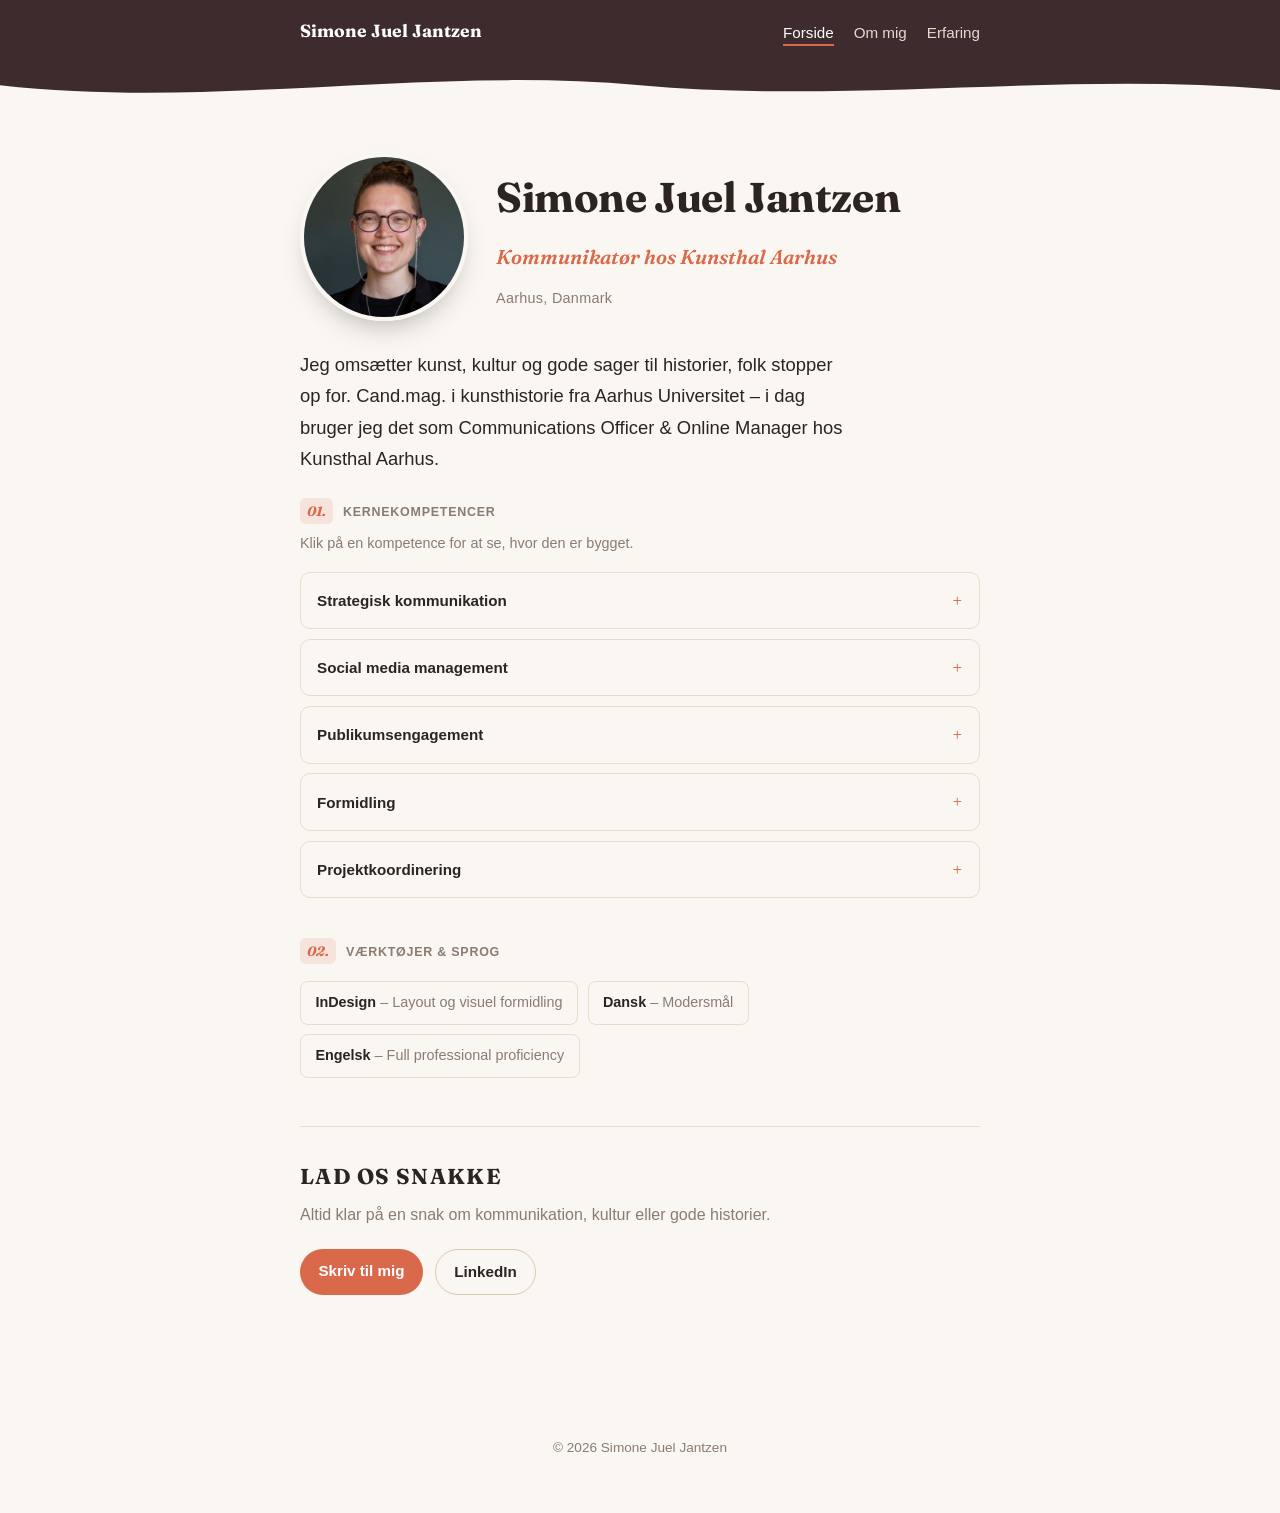
==== index.html @ d939c09f "Add Simone's personal website: home, about, and experience pages in Danish" ====
﻿<!DOCTYPE html>
<html lang="da">
<head>
<meta charset="UTF-8">
<meta name="viewport" content="width=device-width, initial-scale=1.0">
<title>Simone Juel Jantzen</title>
<meta name="description" content="Simone Juel Jantzen &ndash; Kommunikat&oslash;r hos Kunsthal Aarhus, baseret i Aarhus.">
<link rel="icon" type="image/svg+xml" href="favicon.svg">
<meta property="og:type" content="website">
<meta property="og:title" content="Simone Juel Jantzen">
<meta property="og:description" content="Kommunikat&oslash;r hos Kunsthal Aarhus, baseret i Aarhus.">
<meta property="og:image" content="https://william-juel-1.github.io/Simone/images/profil.jpg">
<meta property="og:url" content="https://william-juel-1.github.io/Simone/">
<meta name="twitter:card" content="summary_large_image">
<link rel="preconnect" href="https://fonts.googleapis.com">
<link rel="preconnect" href="https://fonts.gstatic.com" crossorigin>
<link rel="stylesheet" href="https://fonts.googleapis.com/css2?family=Fraunces:ital,wght@0,600;0,700;1,600&display=swap">
<link rel="stylesheet" href="style.css">
</head>
<body>
<header>
<nav>
<a class="brand" href="index.html">Simone Juel Jantzen</a>
<ul>
<li><a href="index.html" class="active">Forside</a></li>
<li><a href="om-mig.html">Om mig</a></li>
<li><a href="erfaring.html">Erfaring</a></li>
</ul>
</nav>
<div class="wave-divider">
<svg viewBox="0 0 1440 100" preserveAspectRatio="none" xmlns="http://www.w3.org/2000/svg">
<path class="wave-fill" d="M0,40 C240,90 480,0 720,40 C960,80 1200,10 1440,50 L1440,100 L0,100 Z"></path>
</svg>
</div>
</header>
<main>
<div class="hero-row">
<div class="photo-wrap">
<img class="profile-photo" src="images/profil.jpg" alt="Simone Juel Jantzen">
</div>
<div class="hero-text">
<h1>Simone Juel Jantzen</h1>
<h2>Kommunikat&oslash;r hos Kunsthal Aarhus</h2>
<p class="location">Aarhus, Danmark</p>
</div>
</div>
<p class="intro">Jeg oms&aelig;tter kunst, kultur og gode sager til historier, folk stopper op for. Cand.mag. i kunsthistorie fra Aarhus Universitet &ndash; i dag bruger jeg det som Communications Officer &amp; Online Manager hos Kunsthal Aarhus.</p>

<section>
<h4><span class="num">01.</span> Kernekompetencer</h4>
<p class="skills-hint">Klik p&aring; en kompetence for at se, hvor den er bygget.</p>
<div class="skill-list">
<details class="skill">
<summary>Strategisk kommunikation</summary>
<p>Bygget gennem r&aring;dgivningen hos Sindslidendes Vilk&aring;r, kommunikationsarbejdet for Juxtapose Art Fair, bestyrelsesposten i Projekt224 og kunsthistoriestudiet p&aring; Aarhus Universitet.</p>
</details>
<details class="skill">
<summary>Social media management</summary>
<p>Fra daglig drift af kanalerne hos Kunsthal Aarhus til kampagner for Sindslidendes Vilk&aring;r, Juxtapose Art Fair og Projekt224 &ndash; jeg har st&aring;et for det hele, fra content til strategi.</p>
</details>
<details class="skill">
<summary>Publikumsengagement</summary>
<p>Skabt i m&oslash;det med publikum hos Kunsthal Aarhus, Juxtapose Art Fair og Projekt224 &ndash; hvor formidlingen skal ramme b&aring;de hjerte og nysgerrighed.</p>
</details>
<details class="skill">
<summary>Formidling</summary>
<p>Den r&oslash;de tr&aring;d gennem hele min karriere &ndash; fra kunstformidling p&aring; Kunsthal Aarhus til undervisning som l&aelig;rervikar, karateinstrukt&oslash;r og p&aelig;dagogmedhj&aelig;lper.</p>
</details>
<details class="skill">
<summary>Projektkoordinering</summary>
<p>Fra kommunikationsprojekter hos Sindslidendes Vilk&aring;r og Juxtapose Art Fair til projektarbejde gennem studiet p&aring; Aarhus Universitet.</p>
</details>
</div>
</section>

<section>
<h4><span class="num">02.</span> V&aelig;rkt&oslash;jer &amp; sprog</h4>
<div class="lang-list">
<div class="lang-item"><strong>InDesign</strong> <span>&ndash; Layout og visuel formidling</span></div>
<div class="lang-item"><strong>Dansk</strong> <span>&ndash; Modersm&aring;l</span></div>
<div class="lang-item"><strong>Engelsk</strong> <span>&ndash; Full professional proficiency</span></div>
</div>
</section>

<section class="cta-block">
<h4>Lad os snakke</h4>
<p>Altid klar p&aring; en snak om kommunikation, kultur eller gode historier.</p>
<div class="cta-row">
<a class="btn btn-primary" href="mailto:simone.jantzen@gmail.com">Skriv til mig</a>
<a class="btn btn-outline" href="https://www.linkedin.com/in/simone-juel-jantzen-4143561b1/" target="_blank" rel="noopener">LinkedIn</a>
</div>
</section>
</main>
<footer>
<p>&copy; 2026 Simone Juel Jantzen</p>
</footer>
</body>
</html>
---- style.css ----
﻿:root {
  --plum: #3d2b2e;
  --plum-dark: #2e2022;
  --accent: #d9694a;
  --accent-soft: #e3a087;
  --ink: #2b2420;
  --muted: #8a7c70;
  --bg: #faf6f1;
  --bg-alt: #f2e9dd;
  --border: #e8dcca;
  --border-strong: #d9c8b0;
  --accent-tint: rgba(217, 105, 74, 0.13);
  --label-font: -apple-system, BlinkMacSystemFont, "Segoe UI", Roboto, Helvetica, Arial, sans-serif;
  --heading-font: "Fraunces", Georgia, "Times New Roman", serif;
  --max-width: 720px;
}

* {
  box-sizing: border-box;
}

body {
  margin: 0;
  font-family: var(--label-font);
  color: var(--ink);
  background: var(--bg);
  line-height: 1.65;
}

header {
  background: var(--plum);
  color: #fff;
  position: relative;
}

nav {
  max-width: var(--max-width);
  margin: 0 auto;
  display: flex;
  align-items: center;
  justify-content: space-between;
  padding: 1rem 1.25rem;
}

nav .brand {
  font-family: var(--heading-font);
  font-weight: 700;
  font-size: 1.1rem;
  color: #fff;
  text-decoration: none;
}

nav ul {
  list-style: none;
  display: flex;
  gap: 1.25rem;
  margin: 0;
  padding: 0;
}

nav a {
  color: #e7d9ce;
  text-decoration: none;
  font-size: 0.95rem;
  padding-bottom: 3px;
  border-bottom: 2px solid transparent;
}

nav a:hover {
  color: #fff;
}

nav a.active {
  color: #fff;
  border-bottom-color: var(--accent);
}

.wave-divider {
  display: block;
  width: 100%;
  height: 48px;
  margin-bottom: -1px;
}

.wave-divider svg {
  display: block;
  width: 100%;
  height: 100%;
}

.wave-fill {
  fill: var(--bg);
}

main {
  max-width: var(--max-width);
  margin: 0 auto;
  padding: 2.5rem 1.25rem 4rem;
}

h1 {
  font-family: var(--heading-font);
  font-size: 2.6rem;
  font-weight: 700;
  letter-spacing: -0.01em;
  margin: 0 0 0.5rem;
}

h2 {
  font-family: var(--heading-font);
  font-size: 1.25rem;
  color: var(--accent);
  font-weight: 600;
  font-style: italic;
  margin: 0 0 0.6rem;
}

h3 {
  font-family: var(--heading-font);
  font-size: 1.1rem;
  font-weight: 700;
  margin: 0 0 0.2rem;
}

.location {
  color: var(--muted);
  font-size: 0.9rem;
  letter-spacing: 0.02em;
  margin-bottom: 0;
}

.hero-row {
  display: flex;
  align-items: center;
  gap: 1.75rem;
  margin-bottom: 1.75rem;
}

.hero-text {
  min-width: 0;
}

.intro {
  font-size: 1.15rem;
  line-height: 1.7;
  max-width: 34rem;
  margin-bottom: 1.5rem;
}

.photo-wrap {
  position: relative;
  flex-shrink: 0;
}

.photo-wrap::before {
  content: "";
  position: absolute;
  inset: -26px;
  background-image: url("data:image/svg+xml,%3Csvg xmlns='http://www.w3.org/2000/svg' viewBox='0 0 200 200'%3E%3Cpath fill='%23d9694a' fill-opacity='0.18' d='M47.7,-58.8C60.6,-49.4,68.6,-32.6,70.6,-15.3C72.6,2.1,68.6,20,58.9,33.9C49.2,47.8,33.8,57.7,17,63.1C0.2,68.5,-18,69.4,-33.6,63.2C-49.2,57,-62.2,43.7,-68.6,27.5C-75,11.3,-74.8,-7.8,-68.2,-24C-61.6,-40.2,-48.6,-53.5,-33.6,-62C-18.6,-70.5,-1.6,-74.2,14.4,-71.4C30.4,-68.6,34.8,-68.2,47.7,-58.8Z' transform='translate(100 100)'/%3E%3C/svg%3E");
  background-size: contain;
  background-repeat: no-repeat;
  z-index: -1;
}

.profile-photo {
  width: 168px;
  height: 168px;
  border-radius: 50%;
  object-fit: cover;
  display: block;
  border: 4px solid var(--bg);
  box-shadow: 0 14px 30px -14px rgba(43, 36, 32, 0.4);
}

.page-hero {
  display: flex;
  align-items: center;
  gap: 1rem;
  margin-bottom: 0.5rem;
}

.page-photo {
  width: 56px;
  height: 56px;
  border-radius: 50%;
  object-fit: cover;
  flex-shrink: 0;
  border: 2px solid var(--bg-alt);
  box-shadow: 0 8px 18px -10px rgba(43, 36, 32, 0.4);
}

.page-hero h1 {
  margin: 0;
}

.about-photo {
  width: 100%;
  max-width: 280px;
  border-radius: 10px;
  display: block;
  margin: 1.5rem auto 0;
  box-shadow: 0 14px 30px -16px rgba(43, 36, 32, 0.35);
}

.photo-caption {
  text-align: center;
  color: var(--muted);
  font-size: 0.85rem;
  margin: 0.6rem 0 0;
}

section {
  margin-bottom: 2.5rem;
}

section h4 {
  display: flex;
  align-items: baseline;
  gap: 0.6rem;
  text-transform: uppercase;
  letter-spacing: 0.06em;
  font-size: 0.78rem;
  color: var(--muted);
  margin: 0 0 1.1rem;
}

section h4 .num {
  font-family: var(--heading-font);
  font-style: italic;
  color: var(--accent);
  background: var(--accent-tint);
  border-radius: 6px;
  padding: 0.1rem 0.45rem;
  font-size: 0.85rem;
  letter-spacing: 0;
}

.group-title {
  display: flex;
  align-items: baseline;
  gap: 0.6rem;
  font-family: var(--heading-font);
  font-size: 1.35rem;
  font-weight: 700;
  color: var(--ink);
  margin: 0 0 1.25rem;
  padding-bottom: 0.6rem;
  border-bottom: 2px solid var(--border);
}

.group-title .num {
  font-family: var(--heading-font);
  font-style: italic;
  color: var(--accent);
  background: var(--accent-tint);
  border-radius: 6px;
  padding: 0.1rem 0.5rem;
  font-size: 0.9rem;
}

.skills-hint {
  color: var(--muted);
  font-size: 0.9rem;
  margin: -0.6rem 0 1rem;
}

.skill-list {
  display: flex;
  flex-direction: column;
  gap: 0.6rem;
}

.skill {
  border: 1px solid var(--border);
  border-radius: 10px;
  background: var(--bg);
  transition: background-color 0.15s ease;
}

.skill:hover {
  background: var(--accent-tint);
}

.skill summary {
  cursor: pointer;
  list-style: none;
  padding: 0.75rem 1rem;
  font-weight: 700;
  font-size: 0.95rem;
  display: flex;
  align-items: center;
  justify-content: space-between;
}

.skill summary::-webkit-details-marker {
  display: none;
}

.skill summary::after {
  content: "+";
  color: var(--accent);
  font-family: var(--heading-font);
  font-weight: 400;
  font-size: 1.2rem;
  transition: transform 0.15s ease;
}

.skill[open] summary::after {
  transform: rotate(45deg);
}

.skill[open] summary {
  border-bottom: 1px solid var(--border);
}

.skill p {
  margin: 0;
  padding: 0.8rem 1rem 0.9rem;
  color: var(--muted);
  font-size: 0.9rem;
}

@keyframes skillFade {
  from {
    opacity: 0;
    transform: translateY(-4px);
  }
  to {
    opacity: 1;
    transform: translateY(0);
  }
}

.skill[open] p {
  animation: skillFade 0.18s ease;
}

.lang-list {
  display: flex;
  flex-wrap: wrap;
  gap: 0.6rem;
}

.lang-item {
  border: 1px solid var(--border);
  border-radius: 8px;
  padding: 0.55rem 0.9rem;
  font-size: 0.9rem;
  background: var(--bg);
}

.lang-item strong {
  font-weight: 700;
}

.lang-item span {
  color: var(--muted);
}

.job {
  position: relative;
  border-left: 3px solid var(--border-strong);
  padding: 0 0 1.5rem 1.25rem;
  margin-bottom: 1.5rem;
  transition: border-color 0.15s ease;
}

.job:hover {
  border-left-color: var(--accent);
}

.job--current {
  border-left-color: var(--accent);
}

.job:last-child {
  padding-bottom: 0;
  margin-bottom: 0;
}

.job .meta {
  color: var(--muted);
  font-size: 0.85rem;
  letter-spacing: 0.01em;
  margin-bottom: 0.4rem;
}

.job p {
  margin: 0.4rem 0 0;
}

.current-badge {
  display: inline-block;
  vertical-align: middle;
  margin-left: 0.5rem;
  padding: 0.1rem 0.55rem;
  border-radius: 999px;
  background: var(--accent);
  color: #fff;
  font-size: 0.65rem;
  font-weight: 700;
  text-transform: uppercase;
  letter-spacing: 0.04em;
}

.tags {
  display: flex;
  flex-wrap: wrap;
  gap: 0.4rem;
  margin-top: 0.7rem;
}

.tag {
  background: var(--bg-alt);
  border: 1px solid var(--border);
  border-radius: 999px;
  padding: 0.2rem 0.65rem;
  font-size: 0.78rem;
  color: var(--muted);
}

.cta-block {
  margin-top: 3rem;
  padding-top: 2rem;
  border-top: 1px solid var(--border);
}

.cta-block h4 {
  font-family: var(--heading-font);
  font-size: 1.35rem;
  font-weight: 700;
  color: var(--ink);
  margin: 0 0 0.5rem;
}

.cta-block p {
  color: var(--muted);
  margin: 0 0 1.25rem;
}

.cta-row {
  display: flex;
  gap: 0.75rem;
  flex-wrap: wrap;
}

.btn {
  display: inline-block;
  padding: 0.6rem 1.15rem;
  border-radius: 999px;
  text-decoration: none;
  font-size: 0.95rem;
  font-weight: 600;
}

.btn-primary {
  background: var(--accent);
  color: #fff;
  transition: filter 0.15s ease;
}

.btn-primary:hover {
  filter: brightness(0.94);
}

.btn-outline {
  border: 1px solid var(--border-strong);
  color: var(--ink);
}

footer {
  color: var(--muted);
  font-size: 0.85rem;
  text-align: center;
  padding: 1.5rem 1.25rem 2.5rem;
}

footer a {
  color: var(--plum);
}

@media (max-width: 480px) {
  main {
    padding-top: 1.75rem;
  }

  nav {
    flex-direction: column;
    align-items: flex-start;
    gap: 0.6rem;
    padding: 0.85rem 1.25rem;
  }

  nav ul {
    gap: 1rem;
    flex-wrap: wrap;
  }

  h1 {
    font-size: 1.9rem;
  }

  .hero-row {
    gap: 1.1rem;
  }

  .profile-photo {
    width: 96px;
    height: 96px;
    border-width: 3px;
  }

  .intro {
    font-size: 1.05rem;
  }

  .group-title {
    font-size: 1.15rem;
  }

  .wave-divider {
    height: 32px;
  }
}

@media (prefers-color-scheme: dark) {
  :root {
    --bg: #211a17;
    --bg-alt: #2b2220;
    --ink: #f1e9e2;
    --muted: #b3a397;
    --border: #3a2f2a;
    --border-strong: #4a3c35;
    --accent-tint: rgba(217, 105, 74, 0.22);
  }
}
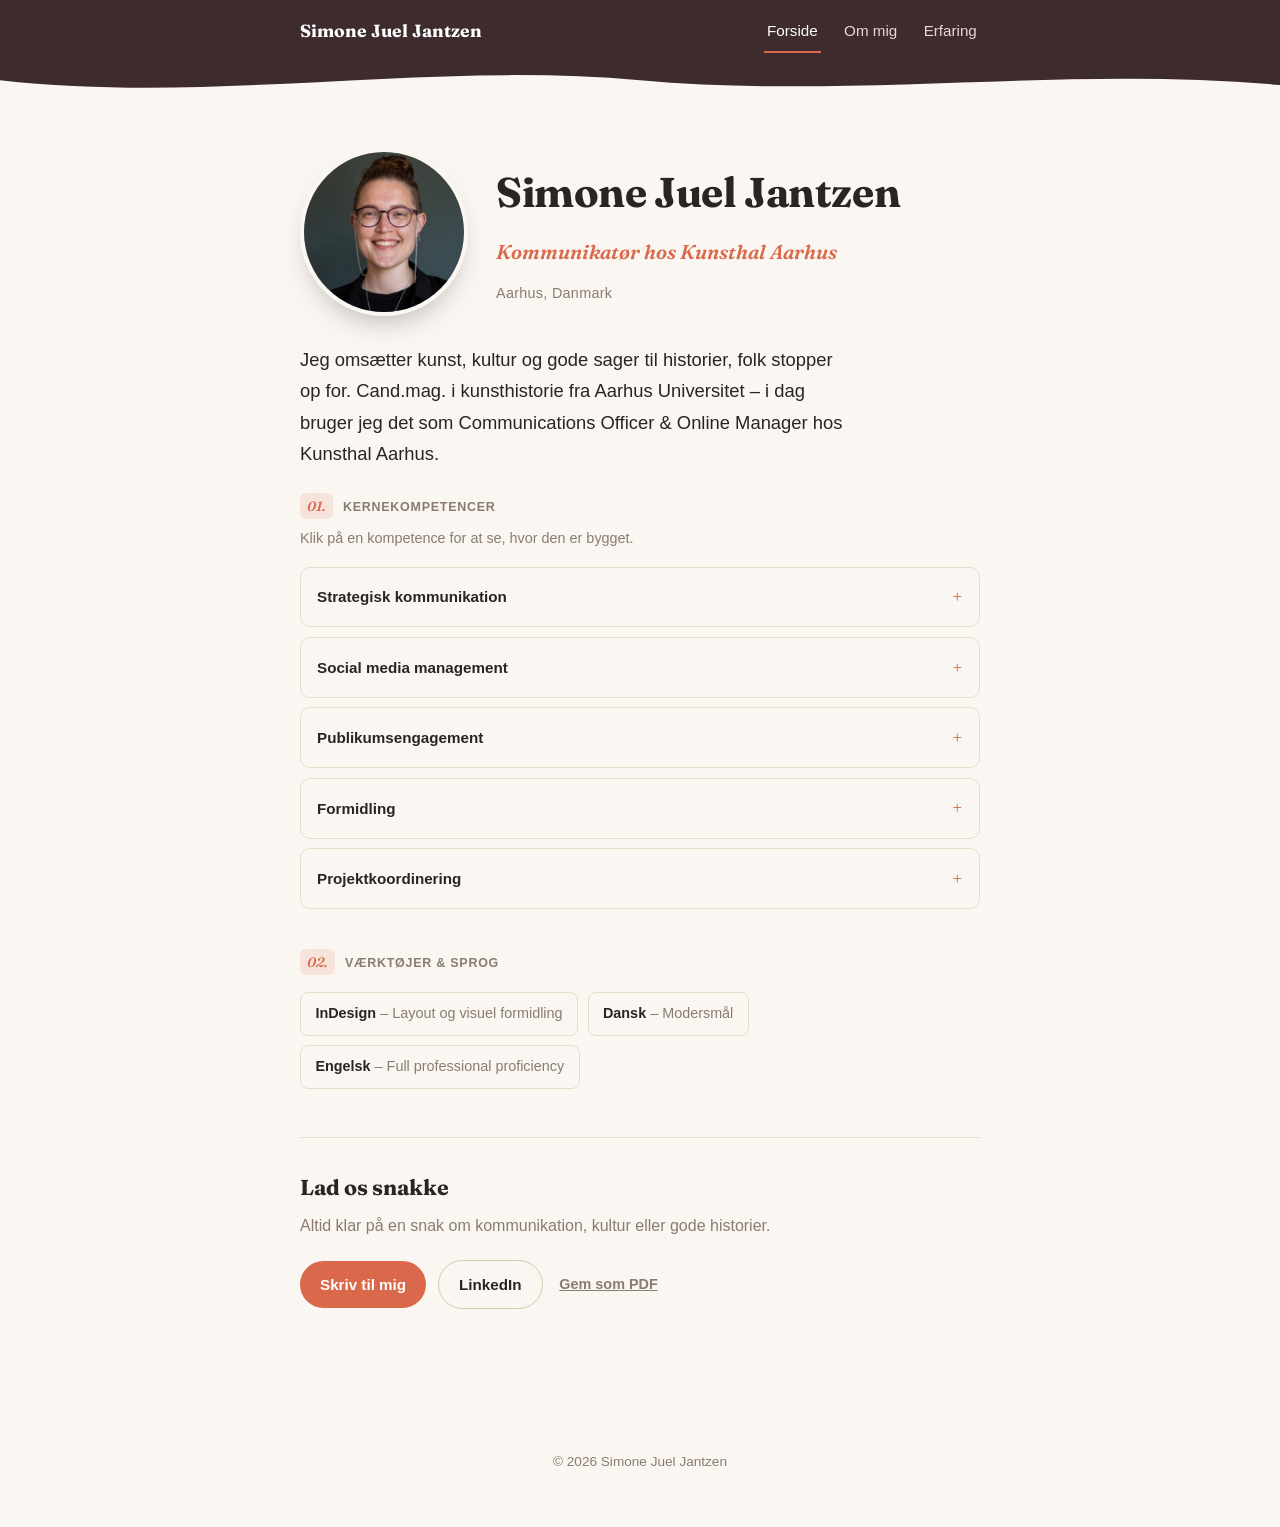
==== commit 7a173053: "Improve accessibility, navigation, and print UX - Fix heading hierarchy (h1 > h2 > h3); hero role is" ====
--- a/index.html
+++ b/index.html
@@ -5,6 +5,7 @@
 <meta name="viewport" content="width=device-width, initial-scale=1.0">
 <title>Simone Juel Jantzen</title>
 <meta name="description" content="Simone Juel Jantzen &ndash; Kommunikat&oslash;r hos Kunsthal Aarhus, baseret i Aarhus.">
+<meta name="theme-color" content="#3d2b2e">
 <link rel="icon" type="image/svg+xml" href="favicon.svg">
 <meta property="og:type" content="website">
 <meta property="og:title" content="Simone Juel Jantzen">
@@ -18,36 +19,38 @@
 <link rel="stylesheet" href="style.css">
 </head>
 <body>
+<a class="skip-link" href="#main">G&aring; til indhold</a>
 <header>
-<nav>
+<nav aria-label="Hovedmenu">
 <a class="brand" href="index.html">Simone Juel Jantzen</a>
 <ul>
-<li><a href="index.html" class="active">Forside</a></li>
+<li><a href="index.html" class="active" aria-current="page">Forside</a></li>
 <li><a href="om-mig.html">Om mig</a></li>
 <li><a href="erfaring.html">Erfaring</a></li>
 </ul>
 </nav>
-<div class="wave-divider">
+</header>
+<div class="wave-divider" aria-hidden="true">
 <svg viewBox="0 0 1440 100" preserveAspectRatio="none" xmlns="http://www.w3.org/2000/svg">
 <path class="wave-fill" d="M0,40 C240,90 480,0 720,40 C960,80 1200,10 1440,50 L1440,100 L0,100 Z"></path>
 </svg>
 </div>
-</header>
-<main>
+<main id="main">
 <div class="hero-row">
 <div class="photo-wrap">
-<img class="profile-photo" src="images/profil.jpg" alt="Simone Juel Jantzen">
+<img class="profile-photo" src="images/profil.jpg" alt="Portr&aelig;t af Simone Juel Jantzen" width="394" height="394">
 </div>
 <div class="hero-text">
 <h1>Simone Juel Jantzen</h1>
-<h2>Kommunikat&oslash;r hos Kunsthal Aarhus</h2>
+<p class="role">Kommunikat&oslash;r hos Kunsthal Aarhus</p>
 <p class="location">Aarhus, Danmark</p>
 </div>
 </div>
+<p class="print-contact">simone.jantzen@gmail.com &middot; linkedin.com/in/simone-juel-jantzen-4143561b1</p>
 <p class="intro">Jeg oms&aelig;tter kunst, kultur og gode sager til historier, folk stopper op for. Cand.mag. i kunsthistorie fra Aarhus Universitet &ndash; i dag bruger jeg det som Communications Officer &amp; Online Manager hos Kunsthal Aarhus.</p>
 
 <section>
-<h4><span class="num">01.</span> Kernekompetencer</h4>
+<h2 class="section-label"><span class="num">01.</span> Kernekompetencer</h2>
 <p class="skills-hint">Klik p&aring; en kompetence for at se, hvor den er bygget.</p>
 <div class="skill-list">
 <details class="skill">
@@ -74,7 +77,7 @@
 </section>
 
 <section>
-<h4><span class="num">02.</span> V&aelig;rkt&oslash;jer &amp; sprog</h4>
+<h2 class="section-label"><span class="num">02.</span> V&aelig;rkt&oslash;jer &amp; sprog</h2>
 <div class="lang-list">
 <div class="lang-item"><strong>InDesign</strong> <span>&ndash; Layout og visuel formidling</span></div>
 <div class="lang-item"><strong>Dansk</strong> <span>&ndash; Modersm&aring;l</span></div>
@@ -83,16 +86,22 @@
 </section>
 
 <section class="cta-block">
-<h4>Lad os snakke</h4>
+<h2>Lad os snakke</h2>
 <p>Altid klar p&aring; en snak om kommunikation, kultur eller gode historier.</p>
 <div class="cta-row">
 <a class="btn btn-primary" href="mailto:simone.jantzen@gmail.com">Skriv til mig</a>
 <a class="btn btn-outline" href="https://www.linkedin.com/in/simone-juel-jantzen-4143561b1/" target="_blank" rel="noopener">LinkedIn</a>
+<button type="button" class="btn btn-quiet" id="printBtn" hidden>Gem som PDF</button>
 </div>
 </section>
 </main>
 <footer>
 <p>&copy; 2026 Simone Juel Jantzen</p>
 </footer>
+<script>
+var printBtn = document.getElementById("printBtn");
+printBtn.hidden = false;
+printBtn.addEventListener("click", function () { window.print(); });
+</script>
 </body>
 </html>
--- a/style.css
+++ b/style.css
@@ -1,8 +1,6 @@
 ﻿:root {
   --plum: #3d2b2e;
-  --plum-dark: #2e2022;
   --accent: #d9694a;
-  --accent-soft: #e3a087;
   --ink: #2b2420;
   --muted: #8a7c70;
   --bg: #faf6f1;
@@ -27,10 +25,44 @@
   line-height: 1.65;
 }
 
+::selection {
+  background: var(--accent);
+  color: #fff;
+}
+
+:focus-visible {
+  outline: 3px solid var(--accent);
+  outline-offset: 2px;
+  border-radius: 4px;
+}
+
+header :focus-visible {
+  outline-color: #fff;
+}
+
+.skip-link {
+  position: absolute;
+  left: -9999px;
+  top: 0;
+  z-index: 100;
+  background: var(--accent);
+  color: #fff;
+  padding: 0.7rem 1.1rem;
+  font-weight: 600;
+  text-decoration: none;
+  border-radius: 0 0 8px 0;
+}
+
+.skip-link:focus {
+  left: 0;
+}
+
 header {
   background: var(--plum);
   color: #fff;
-  position: relative;
+  position: sticky;
+  top: 0;
+  z-index: 50;
 }
 
 nav {
@@ -39,7 +71,8 @@
   display: flex;
   align-items: center;
   justify-content: space-between;
-  padding: 1rem 1.25rem;
+  gap: 1rem;
+  padding: 0.5rem 1.25rem;
 }
 
 nav .brand {
@@ -48,6 +81,7 @@
   font-size: 1.1rem;
   color: #fff;
   text-decoration: none;
+  padding: 0.5rem 0;
 }
 
 nav ul {
@@ -58,19 +92,20 @@
   padding: 0;
 }
 
-nav a {
+nav ul a {
+  display: inline-block;
   color: #e7d9ce;
   text-decoration: none;
   font-size: 0.95rem;
-  padding-bottom: 3px;
+  padding: 0.6rem 0.2rem 0.5rem;
   border-bottom: 2px solid transparent;
 }
 
-nav a:hover {
-  color: #fff;
-}
-
-nav a.active {
+nav ul a:hover {
+  color: #fff;
+}
+
+nav ul a.active {
   color: #fff;
   border-bottom-color: var(--accent);
 }
@@ -80,6 +115,7 @@
   width: 100%;
   height: 48px;
   margin-bottom: -1px;
+  background: var(--plum);
 }
 
 .wave-divider svg {
@@ -106,7 +142,7 @@
   margin: 0 0 0.5rem;
 }
 
-h2 {
+.role {
   font-family: var(--heading-font);
   font-size: 1.25rem;
   color: var(--accent);
@@ -196,6 +232,7 @@
 .about-photo {
   width: 100%;
   max-width: 280px;
+  height: auto;
   border-radius: 10px;
   display: block;
   margin: 1.5rem auto 0;
@@ -209,14 +246,20 @@
   margin: 0.6rem 0 0;
 }
 
+.print-contact {
+  display: none;
+}
+
 section {
   margin-bottom: 2.5rem;
 }
 
-section h4 {
+.section-label {
   display: flex;
   align-items: baseline;
   gap: 0.6rem;
+  font-family: inherit;
+  font-weight: 700;
   text-transform: uppercase;
   letter-spacing: 0.06em;
   font-size: 0.78rem;
@@ -224,38 +267,37 @@
   margin: 0 0 1.1rem;
 }
 
-section h4 .num {
+.group-title {
+  display: flex;
+  align-items: baseline;
+  gap: 0.6rem;
+  font-family: var(--heading-font);
+  font-size: 1.35rem;
+  font-weight: 700;
+  color: var(--ink);
+  margin: 0 0 1.25rem;
+  padding-bottom: 0.6rem;
+  border-bottom: 2px solid var(--border);
+}
+
+.num {
   font-family: var(--heading-font);
   font-style: italic;
+  font-weight: 600;
   color: var(--accent);
   background: var(--accent-tint);
   border-radius: 6px;
   padding: 0.1rem 0.45rem;
+  letter-spacing: 0;
+}
+
+.section-label .num {
   font-size: 0.85rem;
-  letter-spacing: 0;
-}
-
-.group-title {
-  display: flex;
-  align-items: baseline;
-  gap: 0.6rem;
-  font-family: var(--heading-font);
-  font-size: 1.35rem;
-  font-weight: 700;
-  color: var(--ink);
-  margin: 0 0 1.25rem;
-  padding-bottom: 0.6rem;
-  border-bottom: 2px solid var(--border);
 }
 
 .group-title .num {
-  font-family: var(--heading-font);
-  font-style: italic;
-  color: var(--accent);
-  background: var(--accent-tint);
-  border-radius: 6px;
+  font-size: 0.9rem;
   padding: 0.1rem 0.5rem;
-  font-size: 0.9rem;
 }
 
 .skills-hint {
@@ -284,12 +326,13 @@
 .skill summary {
   cursor: pointer;
   list-style: none;
-  padding: 0.75rem 1rem;
+  padding: 0.85rem 1rem;
   font-weight: 700;
   font-size: 0.95rem;
   display: flex;
   align-items: center;
   justify-content: space-between;
+  gap: 1rem;
 }
 
 .skill summary::-webkit-details-marker {
@@ -425,7 +468,7 @@
   border-top: 1px solid var(--border);
 }
 
-.cta-block h4 {
+.cta-block h2 {
   font-family: var(--heading-font);
   font-size: 1.35rem;
   font-weight: 700;
@@ -442,20 +485,24 @@
   display: flex;
   gap: 0.75rem;
   flex-wrap: wrap;
+  align-items: center;
 }
 
 .btn {
   display: inline-block;
-  padding: 0.6rem 1.15rem;
+  padding: 0.7rem 1.25rem;
   border-radius: 999px;
   text-decoration: none;
   font-size: 0.95rem;
   font-weight: 600;
+  font-family: inherit;
+  cursor: pointer;
 }
 
 .btn-primary {
   background: var(--accent);
   color: #fff;
+  border: none;
   transition: filter 0.15s ease;
 }
 
@@ -466,6 +513,20 @@
 .btn-outline {
   border: 1px solid var(--border-strong);
   color: var(--ink);
+  background: none;
+}
+
+.btn-quiet {
+  background: none;
+  border: none;
+  color: var(--muted);
+  text-decoration: underline;
+  padding: 0.7rem 0.3rem;
+  font-size: 0.9rem;
+}
+
+.btn-quiet:hover {
+  color: var(--ink);
 }
 
 footer {
@@ -479,21 +540,22 @@
   color: var(--plum);
 }
 
-@media (max-width: 480px) {
+@media (max-width: 520px) {
   main {
     padding-top: 1.75rem;
   }
 
   nav {
-    flex-direction: column;
-    align-items: flex-start;
-    gap: 0.6rem;
-    padding: 0.85rem 1.25rem;
+    justify-content: center;
+    padding: 0.35rem 1rem;
+  }
+
+  nav .brand {
+    display: none;
   }
 
   nav ul {
-    gap: 1rem;
-    flex-wrap: wrap;
+    gap: 1.4rem;
   }
 
   h1 {
@@ -533,4 +595,102 @@
     --border-strong: #4a3c35;
     --accent-tint: rgba(217, 105, 74, 0.22);
   }
+}
+
+@media (prefers-reduced-motion: reduce) {
+  *,
+  *::before,
+  *::after {
+    animation-duration: 0.01ms !important;
+    animation-iteration-count: 1 !important;
+    transition-duration: 0.01ms !important;
+  }
+}
+
+@media print {
+  :root {
+    --ink: #000;
+    --muted: #333;
+    --bg: #fff;
+    --bg-alt: #fff;
+    --border: #bbb;
+    --border-strong: #888;
+    --accent: #000;
+    --accent-tint: transparent;
+  }
+
+  header,
+  footer,
+  .wave-divider,
+  .skip-link,
+  .cta-row,
+  .skills-hint,
+  .photo-wrap::before,
+  .about-photo,
+  .photo-caption {
+    display: none !important;
+  }
+
+  body {
+    background: #fff;
+    color: #000;
+    font-size: 10.5pt;
+  }
+
+  main {
+    max-width: none;
+    padding: 0;
+  }
+
+  a {
+    color: #000;
+    text-decoration: none;
+  }
+
+  .print-contact {
+    display: block !important;
+    font-size: 10pt;
+    color: #000;
+    margin: 0 0 1.5rem;
+  }
+
+  .profile-photo,
+  .page-photo {
+    box-shadow: none;
+    border-color: #ddd;
+  }
+
+  .cta-block {
+    display: none !important;
+  }
+
+  .num {
+    background: none;
+    padding: 0;
+  }
+
+  details:not([open]) > *:not(summary) {
+    display: block !important;
+  }
+
+  details::details-content {
+    content-visibility: visible !important;
+    block-size: auto !important;
+  }
+
+  .skill summary::after {
+    display: none;
+  }
+
+  .skill,
+  .job,
+  .lang-item,
+  section {
+    break-inside: avoid;
+    page-break-inside: avoid;
+  }
+
+  .skill[open] p {
+    animation: none;
+  }
 }
